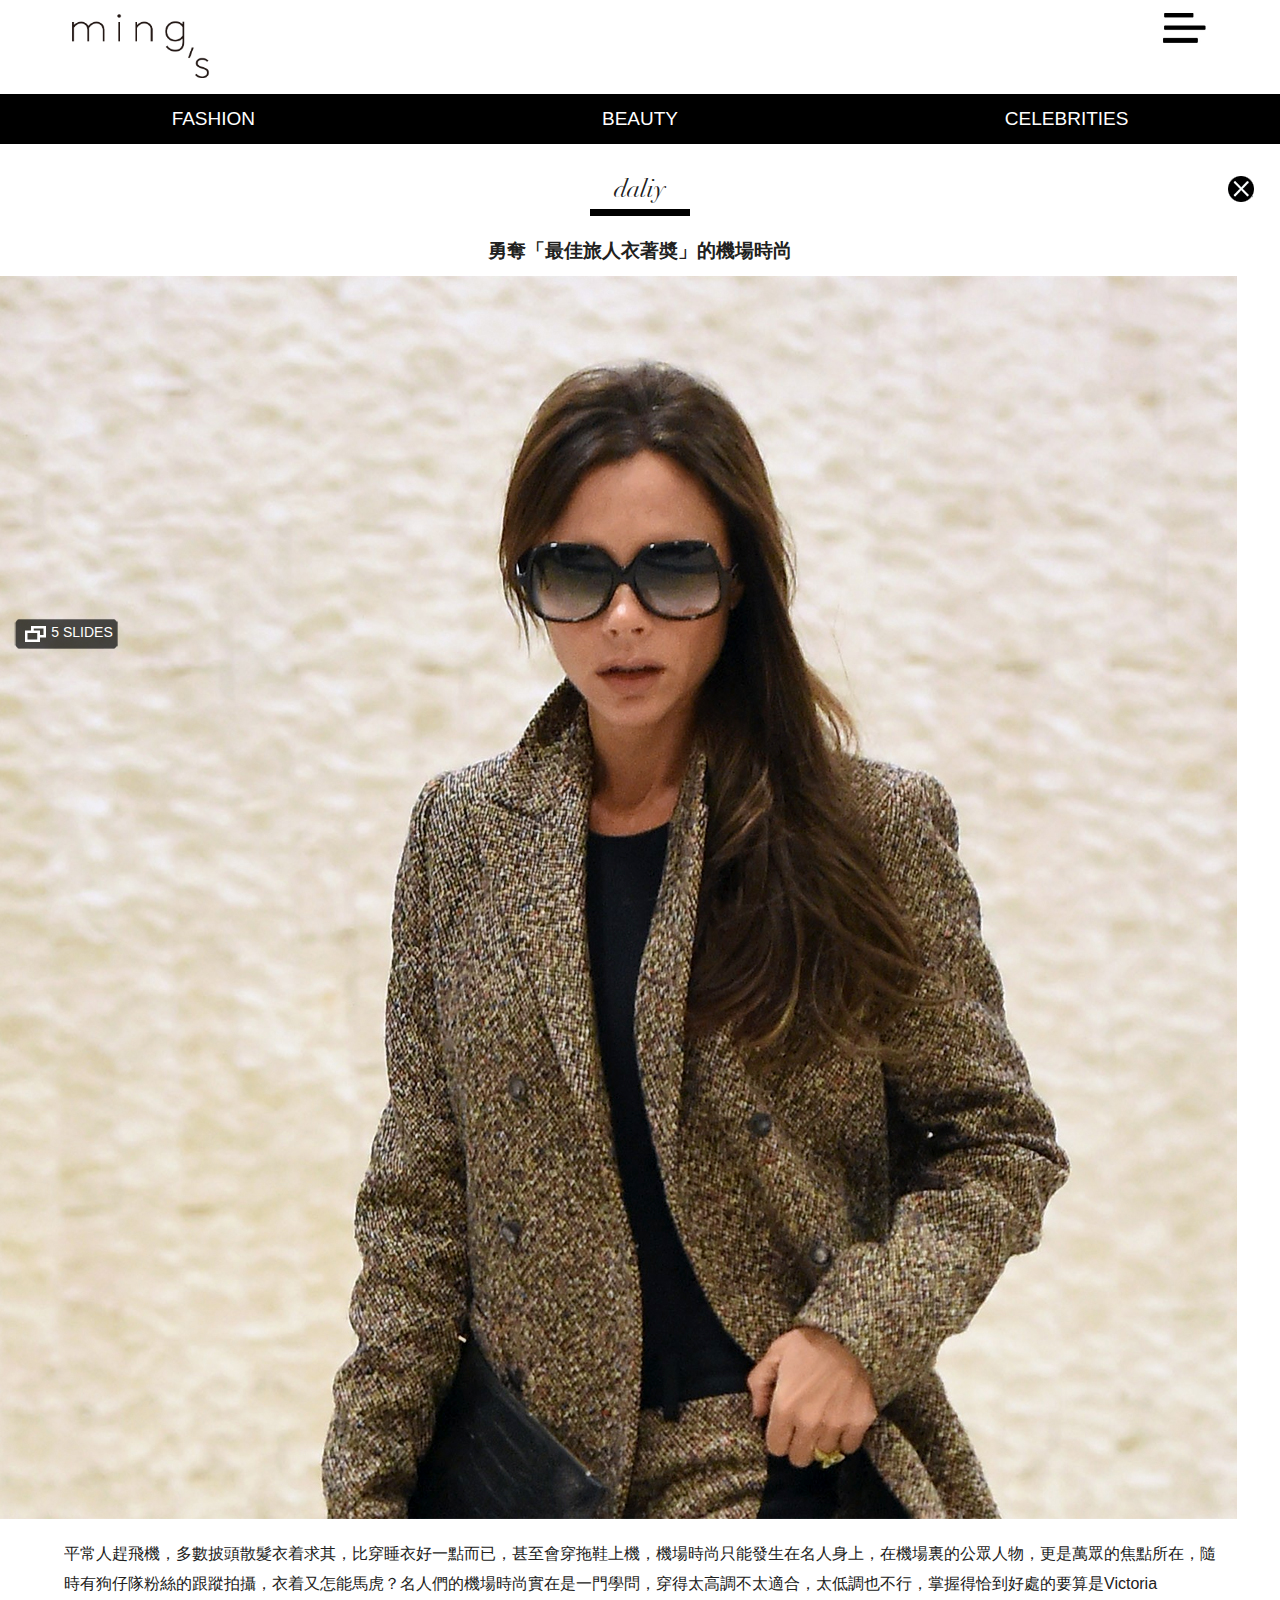
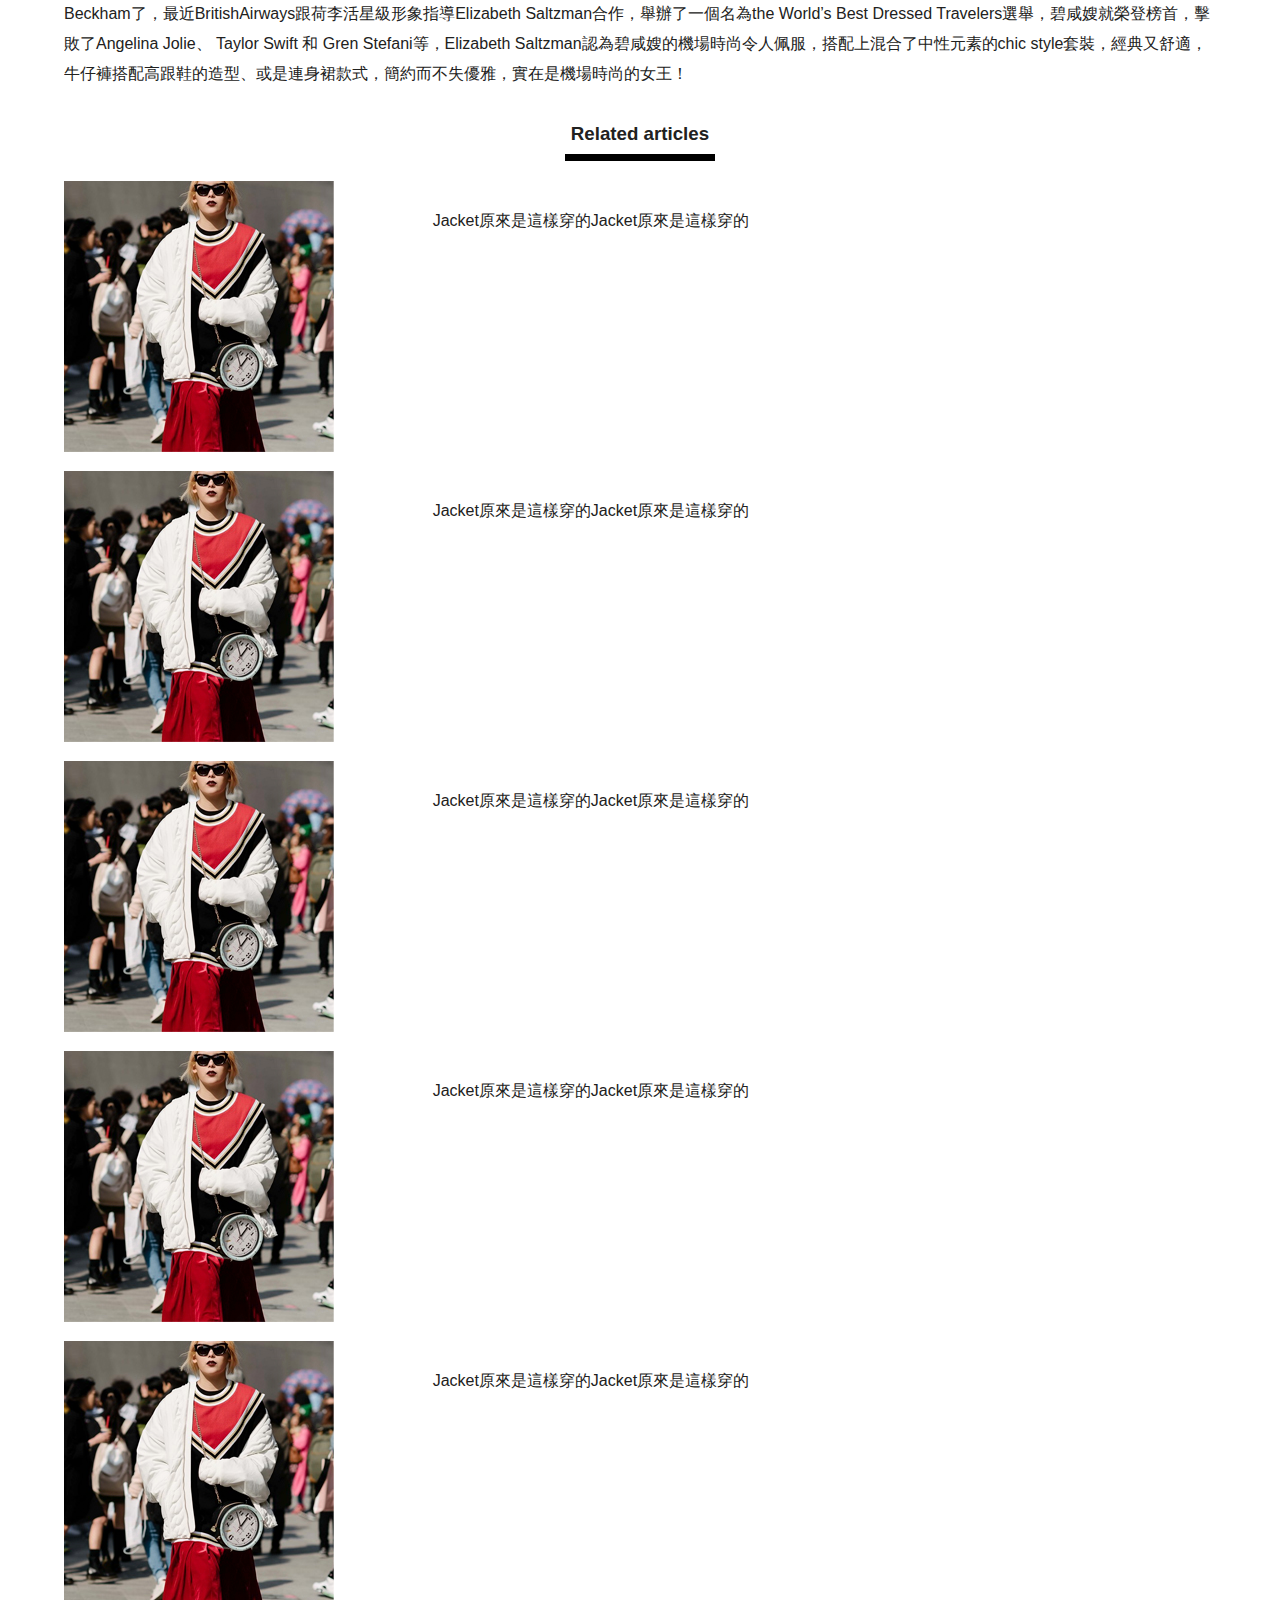
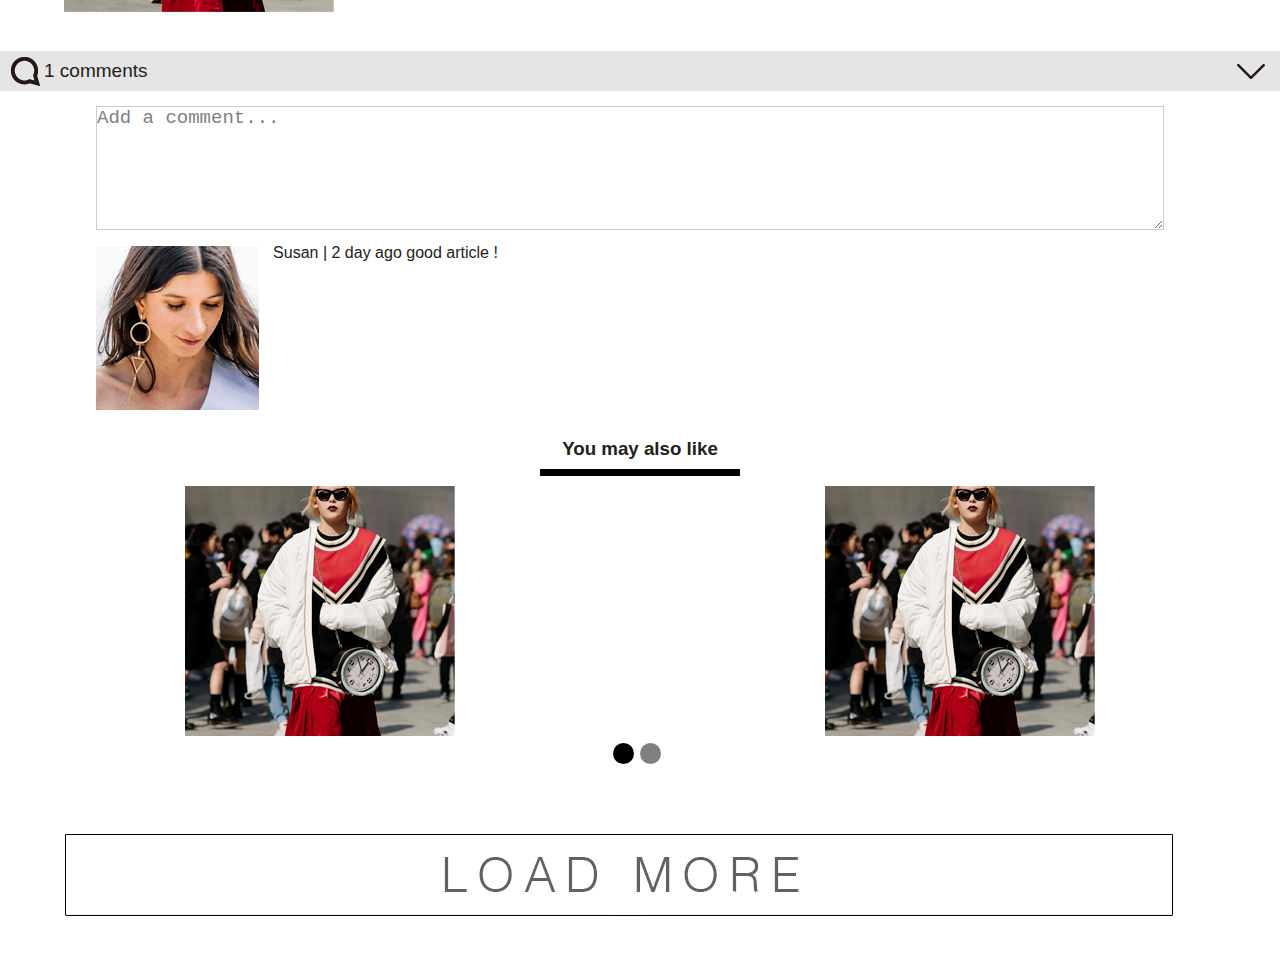
==== mingsmobile/index.html @ 34a94416 "前端基本就绪" ====
<!DOCTYPE html>
<html lang="en">
<head>
	<meta charset="UTF-8">
	<meta name="viewport" content="width=device-width, initial-scale=1">
	<title>Document</title>
	<script type="text/javascript" src="js/jquery.js"></script>
	<script type="text/javascript" src="js/index.js"></script>
	<script type="text/javascript" src="js/jquery.touchSlider.js"></script>
	<script type="text/javascript" src="js/jquery.touchSwipe.min.js"></script>
	<script type="text/javascript">
	    function getScrollTop() { 
          var scrollTop = 0; 
          if (document.documentElement && document.documentElement.scrollTop) { 
          scrollTop = document.documentElement.scrollTop; 
          } 
          else if (document.body) { 
          scrollTop = document.body.scrollTop; 
          } 
          return scrollTop; 
          } 
         
          function getClientHeight() { 
          var clientHeight = 0; 
          if (document.body.clientHeight && document.documentElement.clientHeight) { 
          clientHeight = Math.min(document.body.clientHeight, document.documentElement.clientHeight); 
          } 
          else { 
          clientHeight = Math.max(document.body.clientHeight, document.documentElement.clientHeight); 
          } 
          return clientHeight; 
          } 

          function getScrollHeight() { 
            return Math.max(document.body.scrollHeight, document.documentElement.scrollHeight); 
            } 
	</script>
    <link rel="stylesheet" type="text/css" href="css/style.css">
</head>
<body>
<div id="page">
<!--弹出导航栏-->
<div id="right_page">
    <div class="top"><input type="button" id="search"><input type="text" id="search_box"></div>
    <ul class="t_2">
        <li><a href="">盤點 /</a></li>
        <li><a href="">2016 /</a></li>
        <li><a href="">康城 /</a></li>
        <li><a href="">女星造型 /</a></li>
        <li><a href="">開幕典禮 /</a></li>
        <li><a href="">荷李活女星 </a></li>
    </ul>
    <h3><em>FOLLOW US</em></h3>
    <div class="clear"></div>
    <ul class="t_3">
        <li><a href="">FASHION &nbsp; &nbsp; &nbsp;   |</a></li>
        <li><a href="">BEAUTY  &nbsp; &nbsp; &nbsp;  |</a></li>
        <li><a href="">CELEBRITIES &nbsp; &nbsp; &nbsp; |</a></li>
        <li><a href="">Life &nbsp; &nbsp; &nbsp;   |</a></li>
        <li><a href="">Video &nbsp; &nbsp; &nbsp;   |</a></li>
        <li><a href="">Blog  &nbsp; &nbsp; &nbsp;  |</a></li>
    </ul>
     <h3><em>FOLLOW US</em></h3>
     <div class="t_4">
         <span ><a href=""><img src="image/facebook.png"></a></span>
         <span><a href=""><img src="image/list_2.png"></a></span>
     </div>
     <h3><em>ABOUT</em></h3>
     <P><a href="">關於MING'S</a></P>
     <P><a href="">CONTACT</a></P>
     <P><a href="">PRIVACY & DISCLALMER</a></P>
     <P><a href="">ADVERTISING</a></P>
     <div class="line_0"></div>
     <div class="bottom">
         <div class="m"><img src="image/m.png"></div><span>ALL CONTENT * ONE MEDIA GROUP LIMITED 2016</span>
     </div>
</div>
<!--end-->
<div id="content">
   <!--导航-->
   <div id="title">
       <div class="t_left"><img src="image/logo.jpg"></div>
       <div class="t_right"><img src="image/n.jpg"></div>
   </div>
   <div class="clear"></div>
    <div class="nav">
		    <ul class="nav_0">
		        <li><a rel="" href="#">FASHION</a></li>
		        <li><a rel="" href="#">BEAUTY</a></li>
		        <li ><a  rel="" href="#" >CELEBRITIES</a></li>
		        <li><a rel="" href="#">LIFE</a></li>
		        <li><a rel="" href="#">VIDEO</a></li>
		        <li><a rel="" href="#">BLOG</a></li>
		    </ul>
	</div>
    <div class="clear"></div>
    <!--end-->

    <div id="s_1">
        <!--图片弹出遮罩-->
        <div class="mask">
            <!--
        	<div class="close"></div>
        	<div class="tupian"><img src="image/page1.jpg"></div>
        	<div class="fanye">
        		<span >←</span>
        		<span  style="font-size:40px;"><em>1/5</em></span>
        		<span >→</span>
        	</div>
        	<p>最佳旅人衣著奬</p>
        	-->
        	<div class="close"></div>
        	<div class="tupian">
        	       <img src="image/page1.jpg">
        	       <img src="image/page1.jpg">
        	       <img src="image/page1.jpg">
        	       <img src="image/page1.jpg">
        	</div>
        	<div class="fanye">
        		<span class="mask_left">←</span>
        		<span  style="font-size:40px;"><em class="nubmer">1/4</em></span>
        		<span class="mask_right">→</span>
        	</div>
        	<p>最佳旅人衣著奬</p>



        	<div id="link">
        		<div class="link"><a href=""><img src="image/facebook.png"></a></div>
        		<div class="link"><a href=""><img src="image/list_2.png"></a></div>
        		<div class="link"><a href=""><img src="image/list_3.png"></a></div>
        	</div>
        </div>
        <!--end-->
        <h3 style="font-family:doit;font-size:25px;font-weight:300;">daliy<span class="close"></span></h3>
        <div class="line"></div>
        <h2>勇奪「最佳旅人衣著奬」的機場時尚</h2>
        <div class="img_1"><img src="image/page1.jpg"><span class="page_m">5&nbsp;SLIDES</span></div>
        <p>平常人趕飛機，多數披頭散髮衣着求其，比穿睡衣好一點而已，甚至會穿拖鞋上機，機場時尚只能發生在名人身上，在機場裏的公眾人物，更是萬眾的焦點所在，隨時有狗仔隊粉絲的跟蹤拍攝，衣着又怎能馬虎？名人們的機場時尚實在是一門學問，穿得太高調不太適合，太低調也不行，掌握得恰到好處的要算是Victoria Beckham了，最近BritishAirways跟荷李活星級形象指導Elizabeth Saltzman合作，舉辦了一個名為the World’s Best Dressed Travelers選舉，碧咸嫂就榮登榜首，擊敗了Angelina Jolie、 Taylor Swift 和 Gren Stefani等，Elizabeth Saltzman認為碧咸嫂的機場時尚令人佩服，搭配上混合了中性元素的chic style套裝，經典又舒適，牛仔褲搭配高跟鞋的造型、或是連身裙款式，簡約而不失優雅，實在是機場時尚的女王！</p>
    </div>
    <div id="s_2">
        <h3>Related articles</h3>
        <div class="line_long"></div>
        <ul>
        	<li><div class="l_left"><img src="image/page_2.jpg"></div><div class="l_right"><p>Jacket原來是這樣穿的Jacket原來是這樣穿的</p></div></li>
        	<li><div class="l_left"><img src="image/page_2.jpg"></div><div class="l_right"><p>Jacket原來是這樣穿的Jacket原來是這樣穿的</p></div></li>
        	<li><div class="l_left"><img src="image/page_2.jpg"></div><div class="l_right"><p>Jacket原來是這樣穿的Jacket原來是這樣穿的</p></div></li>
        	<li><div class="l_left"><img src="image/page_2.jpg"></div><div class="l_right"><p>Jacket原來是這樣穿的Jacket原來是這樣穿的</p></div></li>
        	<li><div class="l_left"><img src="image/page_2.jpg"></div><div class="l_right"><p>Jacket原來是這樣穿的Jacket原來是這樣穿的</p></div></li>
        </ul>
    </div>
    <div id="facebook">
    	<div class="f_top"><span class="l"></span><span class="c">1&nbsp;comments</span><span class="r"></span></div>
        <div class="f_b" id="f_b"
        >
        	<div class="txt"><textarea>Add a comment...</textarea></div>
        	<div class="bottom">
        		<div class="l"><img src="image/face.jpg"></div>
        		<div class="r">
        			<span>Susan  |  2 day ago</span>
        			<span>good article !</span>
        		</div>
        	</div>
        </div>
    </div>
    <div class="clear"></div>
    <div id="also">
    	<h3>You may also like</h3>
        <div class="line_long_1"></div>
        <div class="main_visual">
			<div class="main_image" style="text-align:center;">
				<ul style="">
					<li><div class="img_1">
					    <div class="img_l"><img src="image/page_2.jpg"><h3 style="color:grey;">javkhuandfdf</h3></div>
					    <div class="img_r"><img src="image/page_2.jpg"><h3 style="color:grey;">javkhuandfdf</h3></div>
						
					    </div>
					</li>
					
					<li><div class="img_2">
					     <div class="img_l"><img src="image/page_2.jpg"><h3 style="color:grey;">javkhuandfdf</h3></div>
					      <div class="img_r"><img src="image/page_2.jpg"><h3 style="color:grey;">javkhuandfdf</h3></div>
					     </div>
					 </li>
				</ul>
				<a href="javascript:;" id="btn_prev"></a>
				<a href="javascript:;" id="btn_next"></a>
			</div>
			<div class="flicking_con">
				<a href="#">1</a>
				<a href="#">2</a>
			</div>
         </div>
    </div>
    <div id="more">
    	<img src="image/more.jpg">
    </div>
</div>
</div>
<script> 
window.onscroll = function () { 
if(getScrollTop()+getClientHeight()==getScrollHeight()){ 
alert("到达底部了哦"); 
} 
} 
</script> 
</body>
</html>
---- mingsmobile/css/style.css ----
body{
	font-family: Helvetica, Tahoma, Arial, STXihei, "华文细黑", "Microsoft YaHei", "微软雅黑", sans-serif;
   color: #212120;
   width:100%;
   position: relative;  
   margin: 0 auto;
}
img{
	max-width:100%;
	height:auto;
}
@font-face {
   font-family:doit;
   src:url("../font/Didot Italic.ttf");
}
.line{width:100px;height:7px;margin:0px auto;background:#000;margin-bottom:10px;}
.line_long{width:150px;height:7px;margin:0px auto;background:#000;margin-bottom:10px;}
.line_long_1{width:200px;height:7px;margin:0px auto;background:#000;margin-bottom:10px;}
.clear{clear:both;}
*{padding:0px; margin:0px;list-style-type: none;}
#title{width:90%;overflow: hidden;padding:3px 0px 3px 0px;margin:0px auto;}
#title .t_left{float:left;width:152px;overflow: hidden;}
#title .t_right{float:right;width:70px;height:80px;margin-right:0px;}
/*滑动导航*/
#page{position: absolute;
  width: 100%;
  left: 0px;
  overflow: hidden;
  z-index:0;}
 #right_page{    color: #fff;
    position: absolute;
    left: 100%;
    top: 0px;
    z-index: -1 !important;
    height: 100%;
    width: 300px;
    background: #000;
   
    padding-top:20px;

}
#right_page .top{ margin-left:22px;width:264px;height:43px;background:url(../image/search.png)no-repeat;line-height:35px;}
#right_page .top #search{width:34px;height:35px;background:none;line-height:35px;border: none;}
#right_page .top #search_box{width:225px;height:35px;background:none;border:none;line-height:35px;position: relative;top:-10px;left:-4px;}
#right_page  .t_2{ margin-left:22px;width:264px;height:auto;overflow: hidden;}
#right_page  .t_2 li{float:left;padding:0px 3px;font-size:17px;font-weight:500;height:35px;;line-height: 35px;}
#right_page  .t_2 li a{text-decoration: none;color:#91b3bc;font-weight:600;height:35px;;line-height: 35px;}
#right_page h3{height:30px;line-height: 30px;background:#333;color:;margin-top:20px;font-size:15px;text-indent:22px;font-weight: 100;}
#right_page .t_3{ margin-left:22px;width:264px;height:auto;overflow: hidden;margin-top:5px;}
#right_page .t_3 li{height:43px;line-height: 43px;}
#right_page  .t_3 li a{height:43px;line-height: 43px;text-indent:22px;color:white;text-decoration: none;font-weight:600;}
#right_page .t_4{width:264px;margin-left:22px;height:50px;line-height: 50px;}
#right_page .t_4 span{display:inline-block;width:40px;height:40px;float:left;margin-left:3px;margin-top:15px;}
#right_page p{text-indent:22px;font-size:15px;}
#right_page p a{height:40px;line-height:40px;text-decoration: none;color:white;font-weight:700;}
#right_page .line_0{width:100%;height:2px;background:white;margin-top:30px;margin-bottom:20px;}
#right_page .bottom{width:264px;margin-left:22px;height:40px;}
#right_page .bottom .m{float: left;width:30px;height:30px;}
#right_page .bottom span{float:left;font-size:5px;width:230px;display: inline-block;text-align: center;height:30px;line-height:15px;margin-top:5px;}
#content{-webkit-transition: all 350ms cubic-bezier(0.665, 0.165, 0.130, 0.715);
   -moz-transition: all 350ms cubic-bezier(0.665, 0.165, 0.130, 0.715);
    -ms-transition: all 350ms cubic-bezier(0.665, 0.165, 0.130, 0.715);
     -o-transition: all 350ms cubic-bezier(0.665, 0.165, 0.130, 0.715);
        transition: all 350ms cubic-bezier(0.665, 0.165, 0.130, 0.715);

-webkit-transition-timing-function: cubic-bezier(0.665, 0.165, 0.130, 0.715);
   -moz-transition-timing-function: cubic-bezier(0.665, 0.165, 0.130, 0.715);
    -ms-transition-timing-function: cubic-bezier(0.665, 0.165, 0.130, 0.715);
     -o-transition-timing-function: cubic-bezier(0.665, 0.165, 0.130, 0.715);
        transition-timing-function: cubic-bezier(0.665, 0.165, 0.130, 0.715);
    
  position: relative;
  left: 0px;  
  background: #fff;
  -webkit-transform: perspective(0) translate(0, 0);
    -moz-transform: translate(0, 0);  
    -ms-transform: translate(0, 0);
    -o-transform:  translate(0, 0);
    transform: translate(0, 0);}
.nav{margin-top:20px;overflow:hidden;width:100%;height:50px;font-weight: 300;font-size:19px;line-height: 36px;position:relative;margin:0px auto;}
.nav .nav_0{ position:absolute;height:50px;left:0px;line-height:50px;text-align:center;background:#000;cursor:pointer;}
.nav .nav_0 li{float:left;height:50px;line-height:50px;}

.nav .nav_0 li:first-child{ background:none;}
.nav .nav_0 li a{ color:#fff;text-decoration:none;padding-bottom:7px;}
.nav .nav_0 li a:hover{border-bottom:2px solid #fff;}
#content #s_1{
	width: 100%;overflow: hidden;padding-top:25px;position:relative;
}
#content #s_1 .mask{ display:none;width:100%;position:absolute;z-index:100;left:0px;height:1000px;top:0px;background:#000;opacity:0.98;}
#content #s_1 .mask .close{position:absolute;right:6px;width:38px;height:38px;top:15px;
    background:url(../image/icon.png);background-position:-38px -3px; z-index:101;}
#content #s_1 .mask .tupian{position: relative;left:0px;text-align: center;}
#content #s_1 .mask .tupian img{float:left;}
#content #s_1 .mask .fanye{width:80%;margin:0px auto;height:70px;}
#content #s_1 .mask .fanye span{display: inline-block;float:left;margin:10px 25px;font-size:50px;color:grey;height:45px;line-height: 45px;}
#content #s_1 .mask p{width:100%;height:30px;line-height: 30px;color:white;text-align: center;font-family:"华文细黑"; }
#content #s_1 .mask #link{width:44%;margin:0px auto;height:50px;text-align: center;margin-top:15px;}
#content #s_1 .mask #link .link{float:left;margin:5px 5px;width:50px;height:50px;}
#content #s_1 h3{text-align: center;line-height:40px;line-height:40px;font-family: [Didot];position:relative;}
#content #s_1 h3 .close{position:absolute;right:15px;display: inline-block;width:38px;height:38px;top:5px;
    background:url(../image/icon.png);background-position:-38px -3px;
}
#content #s_1 h2{text-align: center;line-height:50px;line-height:50px;font-size:19px;}
#content #s_1 .img_1{width:100%;overflow: hidden;position: relative;}
#content #s_1 .img_1 img{z-index:98;}
#content #s_1 .img_1 .page_m{position:absolute;top:336px;display:block;width:120px;height:40px;
    background:url(../image/icon.png);background-position:13px -55px;z-index:99;
    text-align: center;color:white;font-size: 14px;line-height: 40px;text-indent:44px;
}

#content #s_1 p{width:90%;overflow: hidden;line-height:30px;padding-top:16px;margin:0px auto;}
#content #s_2{width:90%;overflow: hidden;padding-top:25px;margin:0px auto;}
#content #s_2 h3{text-align: center;line-height:40px;line-height:40px;font-family: [Didot];}
#content #s_2 h2{text-align: center;line-height:50px;line-height:50px;font-size:19px;}
#content #s_2 ul{width:100%;overflow: hidden;padding-top:10px;padding-bottom:20px;}
#content #s_2 ul li{width:100%;overflow: hidden;margin-bottom:15px;}
#content #s_2 ul li .l_left{width:30%;height:auto;float:left;}
#content #s_2 ul li .l_right{width:68%;height:auto;float:left;padding-left:2%;}
#content #s_2 ul li .l_right p{position:relative;top:30px;}

#content #also h3{text-align: center;line-height:40px;line-height:40px;font-family: [Didot];}
#content #facebook{width:100%;margin-bottom:15px;overflow: hidden;}
#content #facebook .f_top{width:100%;height:40px;background:#e5e5e5;}
#content #facebook .f_top .l{margin-left:10px;float:left;display: inline-block;width:34px;height:40px;line-height:40px;background: url(../image/icon.png)no-repeat;background-position:-143px -5px;}
#content #facebook .f_top .c{float:left;display: inline-block;width:80px;height:40px;line-height:40px;font-size:19px;}
#content #facebook .f_top .r{margin-right:10px;margin-top:10px;float:right;display: inline-block;width:34px;height:19px;background: url(../image/icon.png)no-repeat;background-position:-185px -32px;}
#content #facebook .f_b{width:85%;margin:0px auto;}
#content #facebook .f_b .txt{width:100%;margin-top:15px;}
#content #facebook .f_b .txt textarea{width:98%;height:122px;margin-bottom: 10px;font-size:19px;color:grey;border:1px solid #ccc;}
#content #facebook .bottom{width:100%;height:auto;overflow: hidden;}
#content #facebook .bottom .l{float:left;width:16%;padding:0px 3px 0px 0px;}
#content #facebook .bottom .r{float:left;width:40%;}
#content #more{width:100%;}


#hide{width:80%;height:900px;background:#000;position:fixed;left:-100%;}



//*图片轮播*/
.main_visual{height:250px;border-top:1px solid #d7d7d7;overflow:hidden;position:relative;width:100%;}
.main_image{height:250px;overflow:hidden;position:relative;width:100%;}
.main_image ul{width:9999px;height:422px;overflow:hidden;position:absolute;top:0;left:0}
.main_image li{float:left;width:100%;height:422px;}
.main_image li span{display:block;width:100%;height:422px}
.main_image li a{display:block;width:100%;height:422px}
.main_image li .img_1{width:100%;height:422px}
.main_image li .img_2{width:100%;height:422px}
.main_image li .img_1 .img_l{float:left;width:50%;}
.main_image li .img_1 .img_r{float:left;width:50%;}
.main_image li .img_2 .img_l{float:left;width:50%;}
.main_image li .img_2 .img_r{float:left;width:50%;}


div.flicking_con{width:60px;height:50px; margin:0px auto;line-height:50px;padding-top:7px;}
div.flicking_con a{
    float:left;width:21px;height:21px;margin:0px 3px 0px 3px;padding:0;display:inline-block;text-indent:-1000px;
    border-radius: 21px;
   background:grey;

}
div.flicking_con a.on{background:#000;}
#btn_prev,#btn_next{z-index:11111;position:absolute;display:block;width:73px!important;height:74px!important;top:50%;margin-top:-37px;display:none;}
#btn_prev{background:url(../images/hover_left.png) no-repeat left top;left:100px;}
#btn_next{background:url(../images/hover_right.png) no-repeat right top;right:100px;}
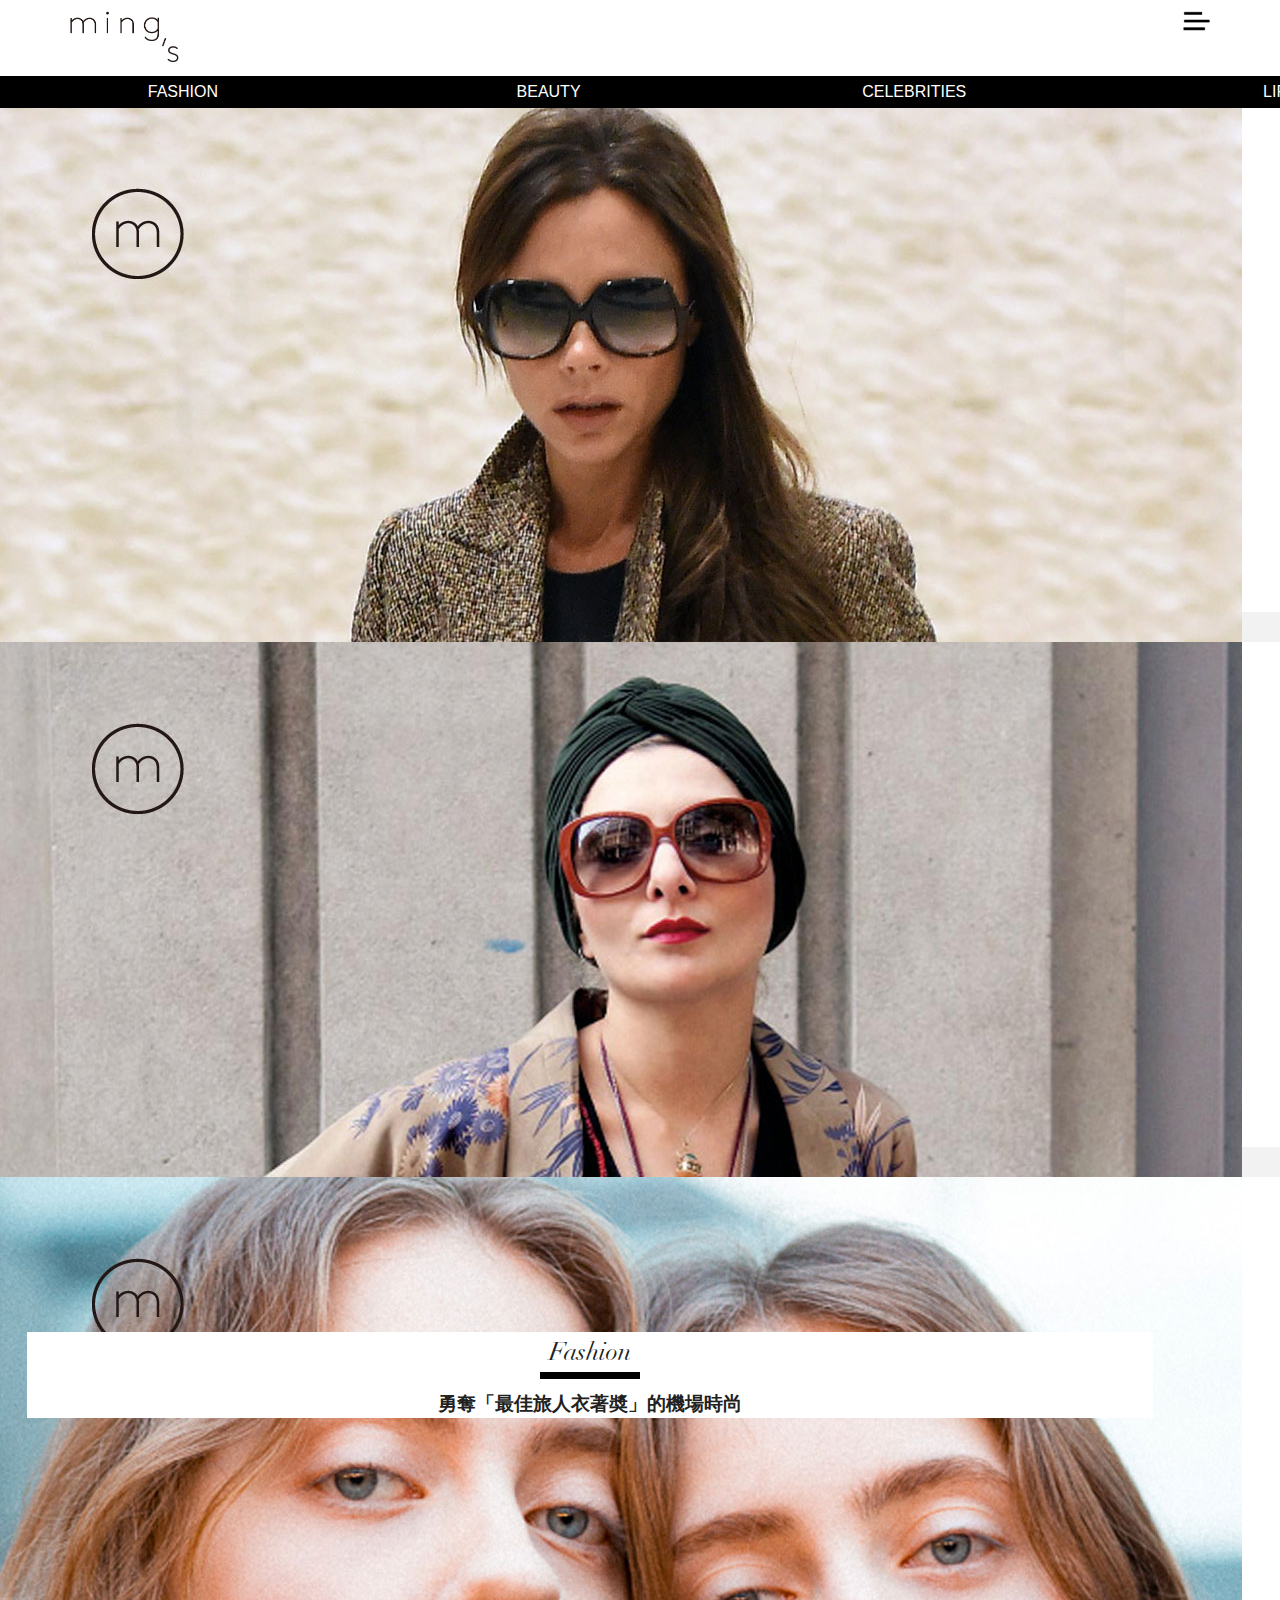
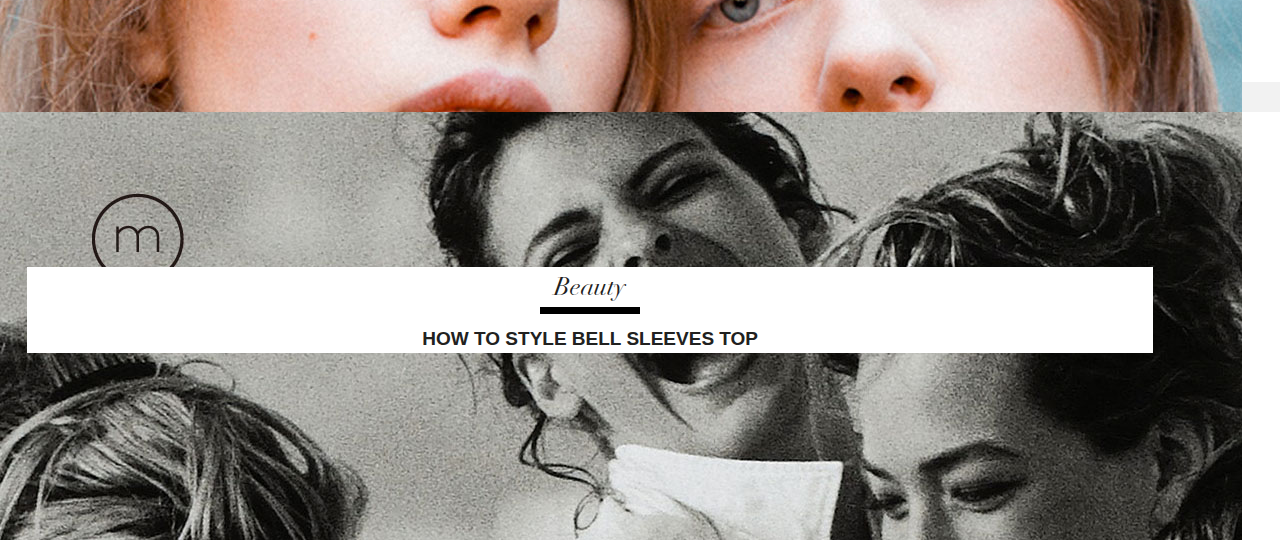
==== commit f2c06d04: "暂时放一放" ====
--- a/mingsmobile/index.html
+++ b/mingsmobile/index.html
@@ -1,4 +1,4 @@
-<!DOCTYPE html>
+  <!DOCTYPE html>
 <html lang="en">
 <head>
 	<meta charset="UTF-8">
@@ -8,6 +8,7 @@
 	<script type="text/javascript" src="js/index.js"></script>
 	<script type="text/javascript" src="js/jquery.touchSlider.js"></script>
 	<script type="text/javascript" src="js/jquery.touchSwipe.min.js"></script>
+	
 	<script type="text/javascript">
 	    function getScrollTop() { 
           var scrollTop = 0; 
@@ -36,8 +37,31 @@
             } 
 	</script>
     <link rel="stylesheet" type="text/css" href="css/style.css">
+    
 </head>
 <body>
+<div id="fix">
+   <div id="title" >
+       <div class="t_left"><a href="index.html"><img src="image/logo.jpg"></a></div>
+       <div class="t_right"><img src="image/n.jpg"></div>
+   </div>
+   <div class="clear"></div>
+    <div class="nav">
+		    <ul class="nav_0">
+		        <li><a rel="" href="main.html">FASHION</a></li>
+		        <li><a rel="" href="main.html">BEAUTY</a></li>
+		        <li ><a  rel="" href="main.html" >CELEBRITIES</a></li>
+		        <li><a rel="" href="main.html">LIFE</a></li>
+		        <li><a rel="" href="main.html">VIDEO</a></li>
+		        <li><a rel="" href="main.html">BLOG</a></li>
+		        <li><a rel="" href="main.html">&nbsp;&nbsp;</a></li>
+		        <li><a rel="" href="main.html">&nbsp;&nbsp;</a></li>
+		    </ul>
+	</div>
+	
+    <div class="clear"></div>
+</div>
+     
 <div id="page">
 <!--弹出导航栏-->
 <div id="right_page">
@@ -75,132 +99,59 @@
          <div class="m"><img src="image/m.png"></div><span>ALL CONTENT * ONE MEDIA GROUP LIMITED 2016</span>
      </div>
 </div>
+<!--固定导航-->
+
+ 
+
 <!--end-->
-<div id="content">
+<div id="content_page2">
    <!--导航-->
-   <div id="title">
-       <div class="t_left"><img src="image/logo.jpg"></div>
-       <div class="t_right"><img src="image/n.jpg"></div>
-   </div>
-   <div class="clear"></div>
-    <div class="nav">
-		    <ul class="nav_0">
-		        <li><a rel="" href="#">FASHION</a></li>
-		        <li><a rel="" href="#">BEAUTY</a></li>
-		        <li ><a  rel="" href="#" >CELEBRITIES</a></li>
-		        <li><a rel="" href="#">LIFE</a></li>
-		        <li><a rel="" href="#">VIDEO</a></li>
-		        <li><a rel="" href="#">BLOG</a></li>
-		    </ul>
-	</div>
-    <div class="clear"></div>
+
     <!--end-->
 
-    <div id="s_1">
-        <!--图片弹出遮罩-->
-        <div class="mask">
-            <!--
-        	<div class="close"></div>
-        	<div class="tupian"><img src="image/page1.jpg"></div>
-        	<div class="fanye">
-        		<span >←</span>
-        		<span  style="font-size:40px;"><em>1/5</em></span>
-        		<span >→</span>
-        	</div>
-        	<p>最佳旅人衣著奬</p>
-        	-->
-        	<div class="close"></div>
-        	<div class="tupian">
-        	       <img src="image/page1.jpg">
-        	       <img src="image/page1.jpg">
-        	       <img src="image/page1.jpg">
-        	       <img src="image/page1.jpg">
-        	</div>
-        	<div class="fanye">
-        		<span class="mask_left">←</span>
-        		<span  style="font-size:40px;"><em class="nubmer">1/4</em></span>
-        		<span class="mask_right">→</span>
-        	</div>
-        	<p>最佳旅人衣著奬</p>
-
-
-
-        	<div id="link">
-        		<div class="link"><a href=""><img src="image/facebook.png"></a></div>
-        		<div class="link"><a href=""><img src="image/list_2.png"></a></div>
-        		<div class="link"><a href=""><img src="image/list_3.png"></a></div>
-        	</div>
-        </div>
-        <!--end-->
-        <h3 style="font-family:doit;font-size:25px;font-weight:300;">daliy<span class="close"></span></h3>
+      <div id="page2_s" >
+	    <div class="kongbai"></div>
+        <div class="img_1"><img src="image/main_1.jpg"></div>
+		<div class="relative">
+        <h3 style="font-family:doit;font-size:25px;font-weight:300;">Fashion</h3>
         <div class="line"></div>
         <h2>勇奪「最佳旅人衣著奬」的機場時尚</h2>
-        <div class="img_1"><img src="image/page1.jpg"><span class="page_m">5&nbsp;SLIDES</span></div>
-        <p>平常人趕飛機，多數披頭散髮衣着求其，比穿睡衣好一點而已，甚至會穿拖鞋上機，機場時尚只能發生在名人身上，在機場裏的公眾人物，更是萬眾的焦點所在，隨時有狗仔隊粉絲的跟蹤拍攝，衣着又怎能馬虎？名人們的機場時尚實在是一門學問，穿得太高調不太適合，太低調也不行，掌握得恰到好處的要算是Victoria Beckham了，最近BritishAirways跟荷李活星級形象指導Elizabeth Saltzman合作，舉辦了一個名為the World’s Best Dressed Travelers選舉，碧咸嫂就榮登榜首，擊敗了Angelina Jolie、 Taylor Swift 和 Gren Stefani等，Elizabeth Saltzman認為碧咸嫂的機場時尚令人佩服，搭配上混合了中性元素的chic style套裝，經典又舒適，牛仔褲搭配高跟鞋的造型、或是連身裙款式，簡約而不失優雅，實在是機場時尚的女王！</p>
-    </div>
-    <div id="s_2">
-        <h3>Related articles</h3>
-        <div class="line_long"></div>
-        <ul>
-        	<li><div class="l_left"><img src="image/page_2.jpg"></div><div class="l_right"><p>Jacket原來是這樣穿的Jacket原來是這樣穿的</p></div></li>
-        	<li><div class="l_left"><img src="image/page_2.jpg"></div><div class="l_right"><p>Jacket原來是這樣穿的Jacket原來是這樣穿的</p></div></li>
-        	<li><div class="l_left"><img src="image/page_2.jpg"></div><div class="l_right"><p>Jacket原來是這樣穿的Jacket原來是這樣穿的</p></div></li>
-        	<li><div class="l_left"><img src="image/page_2.jpg"></div><div class="l_right"><p>Jacket原來是這樣穿的Jacket原來是這樣穿的</p></div></li>
-        	<li><div class="l_left"><img src="image/page_2.jpg"></div><div class="l_right"><p>Jacket原來是這樣穿的Jacket原來是這樣穿的</p></div></li>
-        </ul>
-    </div>
-    <div id="facebook">
-    	<div class="f_top"><span class="l"></span><span class="c">1&nbsp;comments</span><span class="r"></span></div>
-        <div class="f_b" id="f_b"
-        >
-        	<div class="txt"><textarea>Add a comment...</textarea></div>
-        	<div class="bottom">
-        		<div class="l"><img src="image/face.jpg"></div>
-        		<div class="r">
-        			<span>Susan  |  2 day ago</span>
-        			<span>good article !</span>
-        		</div>
-        	</div>
-        </div>
-    </div>
-    <div class="clear"></div>
-    <div id="also">
-    	<h3>You may also like</h3>
-        <div class="line_long_1"></div>
-        <div class="main_visual">
-			<div class="main_image" style="text-align:center;">
-				<ul style="">
-					<li><div class="img_1">
-					    <div class="img_l"><img src="image/page_2.jpg"><h3 style="color:grey;">javkhuandfdf</h3></div>
-					    <div class="img_r"><img src="image/page_2.jpg"><h3 style="color:grey;">javkhuandfdf</h3></div>
-						
-					    </div>
-					</li>
-					
-					<li><div class="img_2">
-					     <div class="img_l"><img src="image/page_2.jpg"><h3 style="color:grey;">javkhuandfdf</h3></div>
-					      <div class="img_r"><img src="image/page_2.jpg"><h3 style="color:grey;">javkhuandfdf</h3></div>
-					     </div>
-					 </li>
-				</ul>
-				<a href="javascript:;" id="btn_prev"></a>
-				<a href="javascript:;" id="btn_next"></a>
-			</div>
-			<div class="flicking_con">
-				<a href="#">1</a>
-				<a href="#">2</a>
-			</div>
-         </div>
-    </div>
-    <div id="more">
-    	<img src="image/more.jpg">
-    </div>
-</div>
+		</div>
+		
+      </div>
+      <div id="page2_s">
+	     <div class="kongbai"></div>
+        <div class="img_1"><img src="image/main_2.jpg"></div>
+		<div class="relative">
+        <h3 style="font-family:doit;font-size:25px;font-weight:300;">Beauty</h3>
+        <div class="line"></div>
+        <h2>HOW TO STYLE BELL SLEEVES TOP</h2>
+		</div>
+      </div>
+       <div id="page2_s">
+	    <div class="kongbai"></div>
+        <div class="img_1"><img src="image/main_3.jpg"></div>
+		<div class="relative">
+        <h3 style="font-family:doit;font-size:25px;font-weight:300;">daliy</h3>
+        <div class="line"></div>
+        <h2>勇奪「最佳旅人衣著奬」的機場時尚</h2>
+		</div>
+      </div>
+      <div id="page2_s">
+	   <div class="kongbai"></div>
+        <div class="img_1"><img src="image/main_4.jpg"></div>
+		<div class="relative">
+        <h3 style="font-family:doit;font-size:25px;font-weight:300;">daliy</h3>
+        <div class="line"></div>
+        <h2>勇奪「最佳旅人衣著奬」的機場時尚</h2>
+		</div>
+      </div>
+
 </div>
 <script> 
 window.onscroll = function () { 
 if(getScrollTop()+getClientHeight()==getScrollHeight()){ 
-alert("到达底部了哦"); 
+alert("到达底部"); 
 } 
 } 
 </script> 
--- a/mingsmobile/css/style.css
+++ b/mingsmobile/css/style.css
@@ -1,5 +1,5 @@
 body{
-	font-family: Helvetica, Tahoma, Arial, STXihei, "华文细黑", "Microsoft YaHei", "微软雅黑", sans-serif;
+	font-family: Oswald, 'Microsoft JhengHei', Arial, Helvetica, sans-serif;
    color: #212120;
    width:100%;
    position: relative;  
@@ -19,8 +19,8 @@
 .clear{clear:both;}
 *{padding:0px; margin:0px;list-style-type: none;}
 #title{width:90%;overflow: hidden;padding:3px 0px 3px 0px;margin:0px auto;}
-#title .t_left{float:left;width:152px;overflow: hidden;}
-#title .t_right{float:right;width:70px;height:80px;margin-right:0px;}
+#title .t_left{float:left;width:120px;overflow: hidden;}
+#title .t_right{float:right;width:43px;height:40px;margin-right:0px;margin-top:3px;}
 /*滑动导航*/
 #page{position: absolute;
   width: 100%;
@@ -31,14 +31,16 @@
     position: absolute;
     left: 100%;
     top: 0px;
-    z-index: -1 !important;
-    height: 100%;
+   z-index: 11;
+     height: 100%;
     width: 300px;
     background: #000;
    
     padding-top:20px;
 
 }
+
+#fix{width:100%;position: fixed;left:0px;height:108px;z-index:10;background:#fff;}
 #right_page .top{ margin-left:22px;width:264px;height:43px;background:url(../image/search.png)no-repeat;line-height:35px;}
 #right_page .top #search{width:34px;height:35px;background:none;line-height:35px;border: none;}
 #right_page .top #search_box{width:225px;height:35px;background:none;border:none;line-height:35px;position: relative;top:-10px;left:-4px;}
@@ -56,46 +58,38 @@
 #right_page .line_0{width:100%;height:2px;background:white;margin-top:30px;margin-bottom:20px;}
 #right_page .bottom{width:264px;margin-left:22px;height:40px;}
 #right_page .bottom .m{float: left;width:30px;height:30px;}
-#right_page .bottom span{float:left;font-size:5px;width:230px;display: inline-block;text-align: center;height:30px;line-height:15px;margin-top:5px;}
-#content{-webkit-transition: all 350ms cubic-bezier(0.665, 0.165, 0.130, 0.715);
-   -moz-transition: all 350ms cubic-bezier(0.665, 0.165, 0.130, 0.715);
-    -ms-transition: all 350ms cubic-bezier(0.665, 0.165, 0.130, 0.715);
-     -o-transition: all 350ms cubic-bezier(0.665, 0.165, 0.130, 0.715);
-        transition: all 350ms cubic-bezier(0.665, 0.165, 0.130, 0.715);
-
--webkit-transition-timing-function: cubic-bezier(0.665, 0.165, 0.130, 0.715);
-   -moz-transition-timing-function: cubic-bezier(0.665, 0.165, 0.130, 0.715);
-    -ms-transition-timing-function: cubic-bezier(0.665, 0.165, 0.130, 0.715);
-     -o-transition-timing-function: cubic-bezier(0.665, 0.165, 0.130, 0.715);
-        transition-timing-function: cubic-bezier(0.665, 0.165, 0.130, 0.715);
-    
+#right_page .bottom span{float:left;font-size:14px;width:230px;display: inline-block;text-align: center;height:30px;line-height:15px;margin-top:5px;}
+#content{
   position: relative;
-  left: 0px;  
+  left: 0px;
+  top:0px;  
   background: #fff;
   -webkit-transform: perspective(0) translate(0, 0);
     -moz-transform: translate(0, 0);  
     -ms-transform: translate(0, 0);
     -o-transform:  translate(0, 0);
     transform: translate(0, 0);}
-.nav{margin-top:20px;overflow:hidden;width:100%;height:50px;font-weight: 300;font-size:19px;line-height: 36px;position:relative;margin:0px auto;}
-.nav .nav_0{ position:absolute;height:50px;left:0px;line-height:50px;text-align:center;background:#000;cursor:pointer;}
-.nav .nav_0 li{float:left;height:50px;line-height:50px;}
-
-.nav .nav_0 li:first-child{ background:none;}
-.nav .nav_0 li a{ color:#fff;text-decoration:none;padding-bottom:7px;}
+
+
+.nav{margin-top:20px;overflow:hidden;width:100%;height:32px;font-size:16px;line-height:32px;margin:0px auto;font-weight:100;}
+.nav .nav_0{ position:positive;height:32px;left:0px;line-height:32px;text-align:center;background:#000;cursor:pointer;width:9999px;}
+.nav .nav_0 li{float:left;height:31px;line-height:31px;border-bottom:1px solid #000;width:120px;}
+
+
+.nav .nav_0 li a{ color:#fff;text-decoration:none;padding-bottom:2px;}
 .nav .nav_0 li a:hover{border-bottom:2px solid #fff;}
 #content #s_1{
-	width: 100%;overflow: hidden;padding-top:25px;position:relative;
+	width: 100%;overflow: hidden;padding-top:15px;position:relative;z-index:12;
 }
 #content #s_1 .mask{ display:none;width:100%;position:absolute;z-index:100;left:0px;height:1000px;top:0px;background:#000;opacity:0.98;}
 #content #s_1 .mask .close{position:absolute;right:6px;width:38px;height:38px;top:15px;
     background:url(../image/icon.png);background-position:-38px -3px; z-index:101;}
 #content #s_1 .mask .tupian{position: relative;left:0px;text-align: center;}
 #content #s_1 .mask .tupian img{float:left;}
-#content #s_1 .mask .fanye{width:80%;margin:0px auto;height:70px;}
-#content #s_1 .mask .fanye span{display: inline-block;float:left;margin:10px 25px;font-size:50px;color:grey;height:45px;line-height: 45px;}
+#content #s_1 .mask .fanye{width:57%;margin:0px auto;height:70px;}
+#content #s_1 .mask .fanye span{display: inline-block;float:left;margin:10px 8px;font-size:50px;color:grey;height:45px;line-height: 45px;}
 #content #s_1 .mask p{width:100%;height:30px;line-height: 30px;color:white;text-align: center;font-family:"华文细黑"; }
-#content #s_1 .mask #link{width:44%;margin:0px auto;height:50px;text-align: center;margin-top:15px;}
+#content #s_1 .mask #link{width:50%;margin:0px auto;height:50px;text-align: center;margin-top:15px;text-align:center;}
 #content #s_1 .mask #link .link{float:left;margin:5px 5px;width:50px;height:50px;}
 #content #s_1 h3{text-align: center;line-height:40px;line-height:40px;font-family: [Didot];position:relative;}
 #content #s_1 h3 .close{position:absolute;right:15px;display: inline-block;width:38px;height:38px;top:5px;
@@ -163,4 +157,55 @@
 div.flicking_con a.on{background:#000;}
 #btn_prev,#btn_next{z-index:11111;position:absolute;display:block;width:73px!important;height:74px!important;top:50%;margin-top:-37px;display:none;}
 #btn_prev{background:url(../images/hover_left.png) no-repeat left top;left:100px;}
-#btn_next{background:url(../images/hover_right.png) no-repeat right top;right:100px;}+#btn_next{background:url(../images/hover_right.png) no-repeat right top;right:100px;}
+
+
+
+
+/*page_2*/
+#content_page2{
+  position: relative;
+  left: 0px;
+  top:77px;  
+  background: #fff;
+}
+#content_page2 #page2_s{
+	width:100%;
+	height:535px;
+	
+}
+#content_page2 #page2_s .relative{width:88%;height:86px;
+    position: relative;
+    top: -21px;
+    background: #fff;
+    left: 27px;}
+#content_page2 #page2_s .relative h3{text-align:center;height:40px;line-height:40px;}
+#content_page2 #page2_s .relative h2{text-align: center;line-height:30px;line-height:30px;font-size:19px;}
+#content_page2 #page2_s .kongbai{width:100%;height:30px;background:#f2f2f2;}
+
+@media only screen and (max-device-width: 375px){
+ #content_page2 #page2_s{
+	width:100%;
+	height:495px;
+	
+}
+#content #s_1 .img_1 .page_m{
+	top:320px;
+}	
+}
+@media only screen and (max-device-width: 320px){
+	#content_page2 #page2_s{
+	width:100%;
+	height:452px;}
+	#content #s_1 .img_1 .page_m{
+	position: absolute;
+    top: 277px;
+    display: block;}
+	#content #s_1 .mask .fanye{
+		width: 67%;
+	}
+	#content #s_1 .mask #link{
+		width: 57%;
+	}
+}
+
